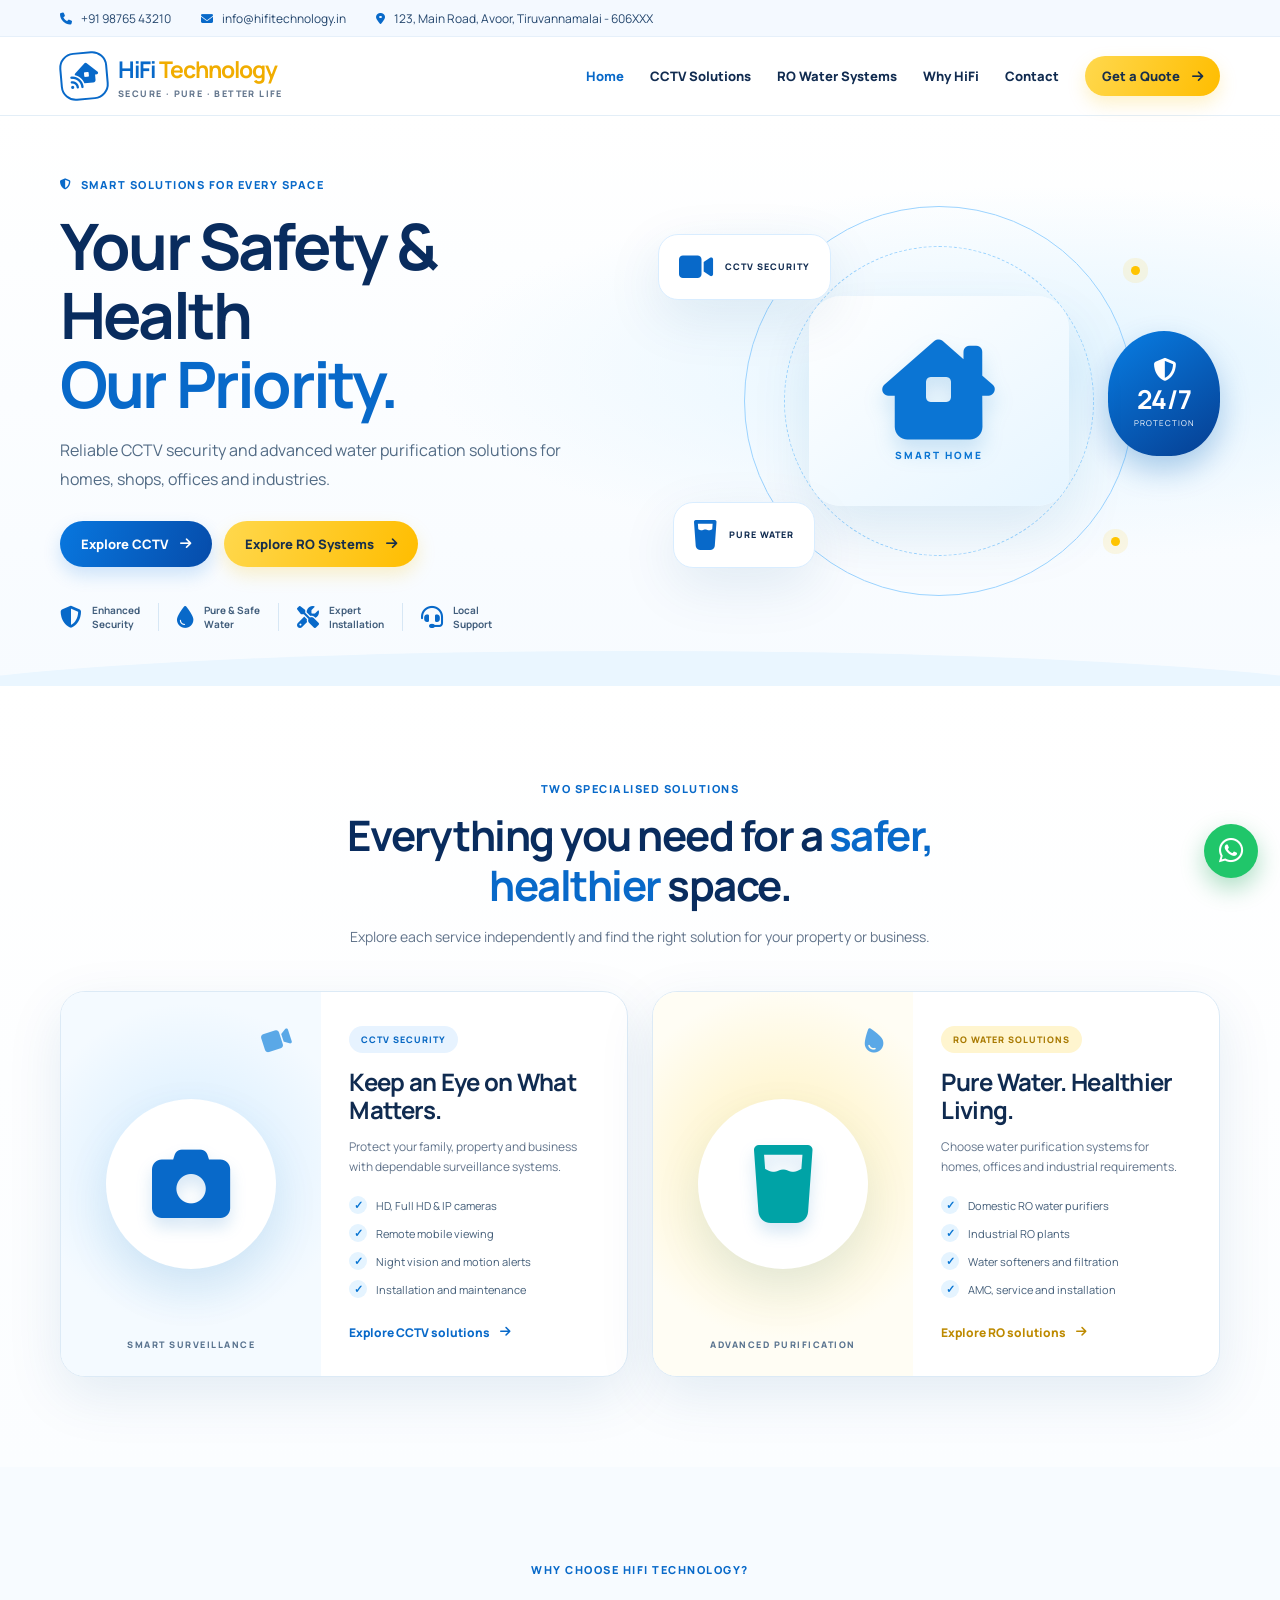
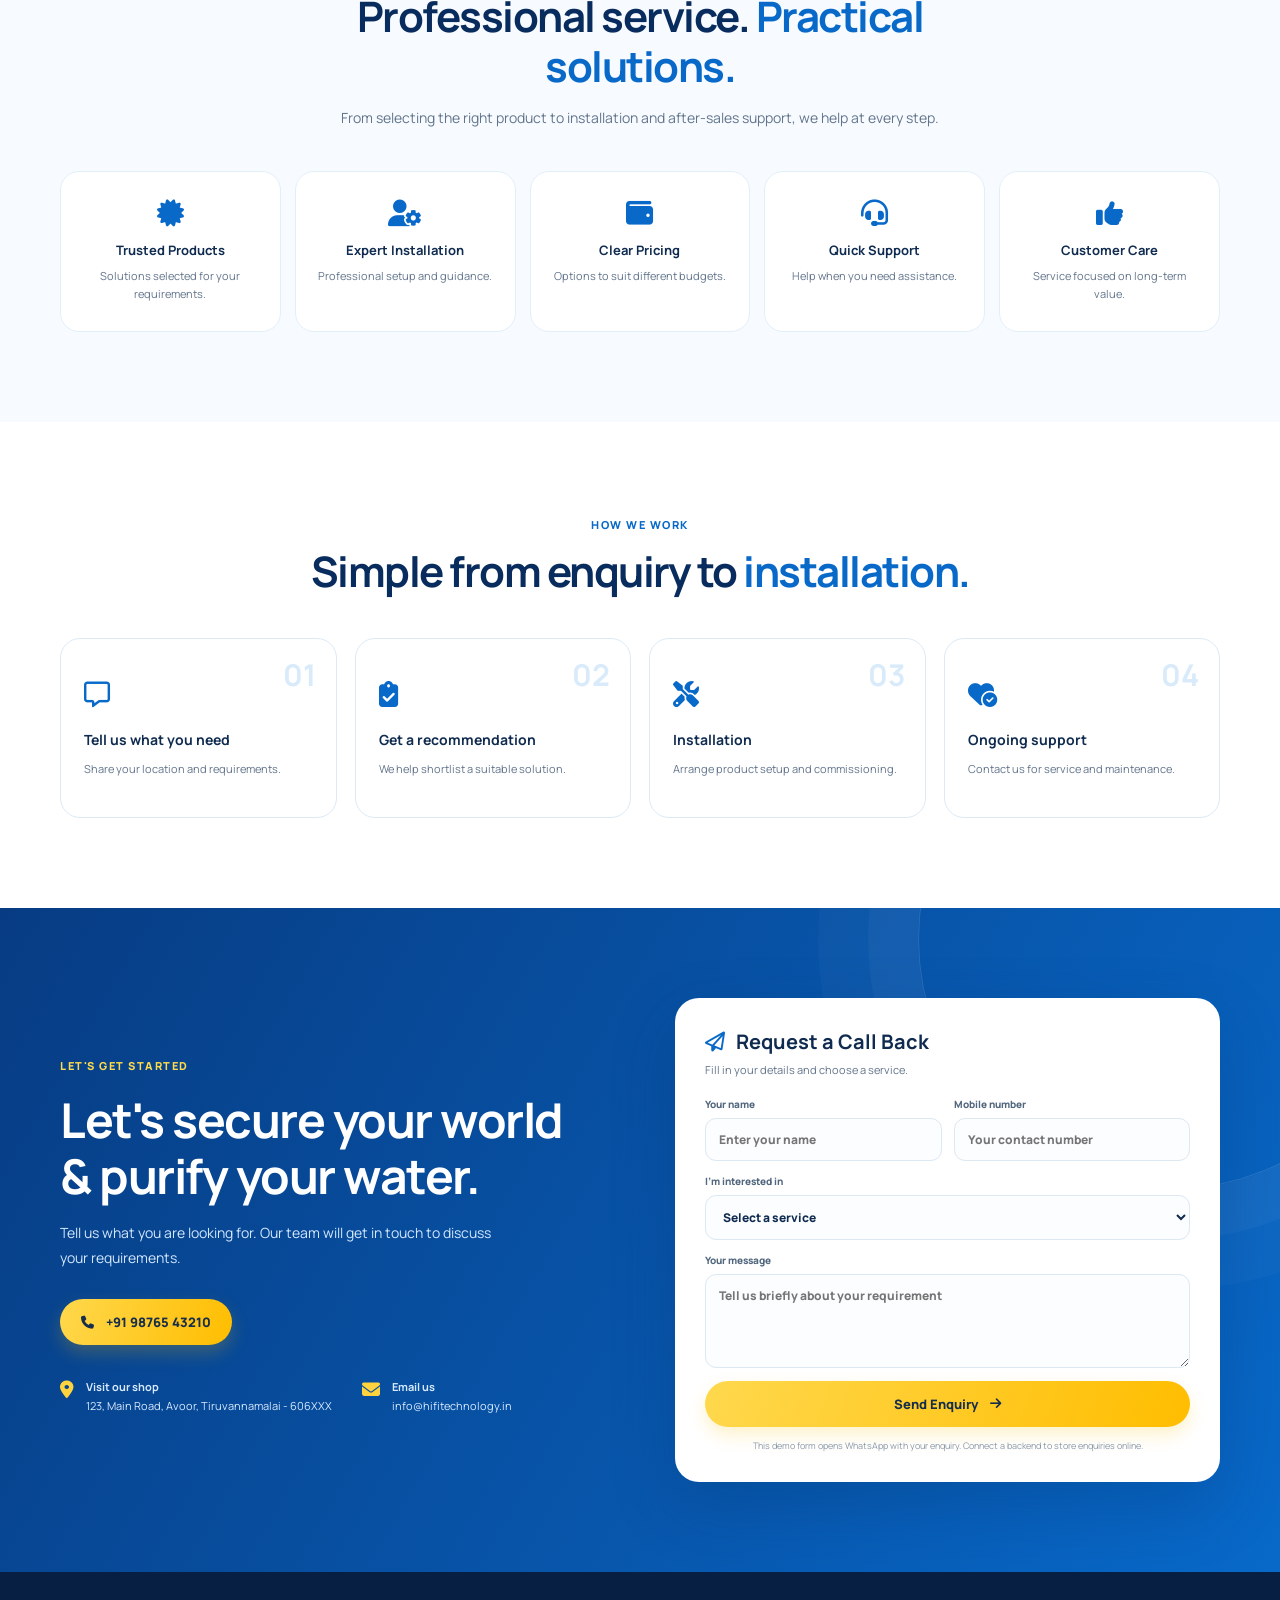
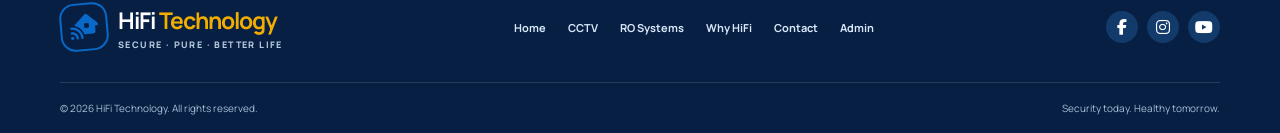
==== index.html @ 6ee0ef41 "hifi init commit" ====
<!doctype html>
<html lang="en">
<head>
  <meta charset="utf-8"><meta name="viewport" content="width=device-width, initial-scale=1">
  <meta name="description" content="HiFi Technology provides CCTV security, domestic RO and industrial water purification solutions, installation and support.">
  <title>HiFi Technology | Security • Pure Water • Better Living</title>
  <link rel="preconnect" href="https://fonts.googleapis.com"><link rel="preconnect" href="https://fonts.gstatic.com" crossorigin>
  <link href="https://fonts.googleapis.com/css2?family=Manrope:wght@400;500;600;700;800&display=swap" rel="stylesheet">
  <link rel="stylesheet" href="https://cdnjs.cloudflare.com/ajax/libs/font-awesome/6.5.2/css/all.min.css">
  <link rel="stylesheet" href="https://unpkg.com/aos@2.3.4/dist/aos.css"><link rel="stylesheet" href="css/style.css">
</head>
<body>
<div class="topbar"><div class="container topbar-inner"><span><i class="fa-solid fa-phone"></i> <a data-phone href="#">+91 98765 43210</a></span><span><i class="fa-solid fa-envelope"></i> <a data-email href="#">info@hifitechnology.in</a></span><span><i class="fa-solid fa-location-dot"></i> <span data-address>123, Main Road, Avoor, Tiruvannamalai</span></span></div></div>
<header class="header"><div class="container nav-wrap"><a class="brand" href="index.html"><span class="brand-mark"><i class="fa-solid fa-house-signal"></i></span><span><b>HiFi <em>Technology</em></b><small>SECURE · PURE · BETTER LIFE</small></span></a><button class="menu-toggle" aria-label="Open menu"><i class="fa-solid fa-bars"></i></button><nav class="nav"><a class="active" href="index.html">Home</a><a href="cctv.html">CCTV Solutions</a><a href="ro.html">RO Water Systems</a><a href="#why">Why HiFi</a><a href="#contact">Contact</a><a class="btn btn-yellow nav-cta" href="#contact">Get a Quote <i class="fa-solid fa-arrow-right"></i></a></nav></div></header>
<main>
<section class="hero"><div class="container hero-grid"><div class="hero-copy" data-aos="fade-right"><span class="eyebrow"><i class="fa-solid fa-shield-halved"></i> SMART SOLUTIONS FOR EVERY SPACE</span><h1>Your Safety &amp; Health<br><span>Our Priority.</span></h1><p>Reliable CCTV security and advanced water purification solutions for homes, shops, offices and industries.</p><div class="hero-actions"><a class="btn btn-blue" href="cctv.html">Explore CCTV <i class="fa-solid fa-arrow-right"></i></a><a class="btn btn-yellow" href="ro.html">Explore RO Systems <i class="fa-solid fa-arrow-right"></i></a></div><div class="trust-row"><div><i class="fa-solid fa-shield-halved"></i><b>Enhanced<br>Security</b></div><div><i class="fa-solid fa-droplet"></i><b>Pure &amp; Safe<br>Water</b></div><div><i class="fa-solid fa-screwdriver-wrench"></i><b>Expert<br>Installation</b></div><div><i class="fa-solid fa-headset"></i><b>Local<br>Support</b></div></div></div><div class="hero-art" data-aos="zoom-in"><div class="hero-orbit orbit-one"></div><div class="hero-orbit orbit-two"></div><div class="hero-house"><i class="fa-solid fa-house-chimney-window"></i><span>SMART HOME</span></div><div class="floating-product camera-float"><i class="fa-solid fa-video"></i><small>CCTV SECURITY</small></div><div class="floating-product water-float"><i class="fa-solid fa-glass-water"></i><small>PURE WATER</small></div><div class="shield-bubble"><i class="fa-solid fa-shield-halved"></i><b>24/7</b><small>PROTECTION</small></div><span class="spark spark-a"></span><span class="spark spark-b"></span></div></div></section>
<section class="service-intro section-pad"><div class="container"><div class="section-heading center" data-aos="fade-up"><span class="eyebrow">TWO SPECIALISED SOLUTIONS</span><h2>Everything you need for a <span>safer, healthier</span> space.</h2><p>Explore each service independently and find the right solution for your property or business.</p></div>
<div class="service-grid">
<article class="service-card cctv-card" data-aos="fade-up"><div class="service-visual visual-cctv"><div class="product-orb"><i class="fa-solid fa-camera"></i></div><span class="mini-tag">SMART SURVEILLANCE</span><i class="fa-solid fa-video product-side"></i></div><div class="service-content"><span class="pill pill-blue">CCTV SECURITY</span><h3>Keep an Eye on What Matters.</h3><p>Protect your family, property and business with dependable surveillance systems.</p><ul class="check-list"><li>HD, Full HD &amp; IP cameras</li><li>Remote mobile viewing</li><li>Night vision and motion alerts</li><li>Installation and maintenance</li></ul><a class="text-link" href="cctv.html">Explore CCTV solutions <i class="fa-solid fa-arrow-right"></i></a></div></article>
<article class="service-card ro-card" data-aos="fade-up" data-aos-delay="120"><div class="service-visual visual-ro"><div class="product-orb"><i class="fa-solid fa-glass-water"></i></div><span class="mini-tag">ADVANCED PURIFICATION</span><i class="fa-solid fa-droplet product-side"></i></div><div class="service-content"><span class="pill pill-yellow">RO WATER SOLUTIONS</span><h3>Pure Water. Healthier Living.</h3><p>Choose water purification systems for homes, offices and industrial requirements.</p><ul class="check-list"><li>Domestic RO water purifiers</li><li>Industrial RO plants</li><li>Water softeners and filtration</li><li>AMC, service and installation</li></ul><a class="text-link yellow-link" href="ro.html">Explore RO solutions <i class="fa-solid fa-arrow-right"></i></a></div></article>
</div></div></section>
<section class="why-section section-pad" id="why"><div class="container"><div class="section-heading center" data-aos="fade-up"><span class="eyebrow">WHY CHOOSE HIFI TECHNOLOGY?</span><h2>Professional service. <span>Practical solutions.</span></h2><p>From selecting the right product to installation and after-sales support, we help at every step.</p></div><div class="benefit-grid"><div class="benefit" data-aos="fade-up"><i class="fa-solid fa-certificate"></i><h4>Trusted Products</h4><p>Solutions selected for your requirements.</p></div><div class="benefit" data-aos="fade-up" data-aos-delay="60"><i class="fa-solid fa-user-gear"></i><h4>Expert Installation</h4><p>Professional setup and guidance.</p></div><div class="benefit" data-aos="fade-up" data-aos-delay="120"><i class="fa-solid fa-wallet"></i><h4>Clear Pricing</h4><p>Options to suit different budgets.</p></div><div class="benefit" data-aos="fade-up" data-aos-delay="180"><i class="fa-solid fa-headset"></i><h4>Quick Support</h4><p>Help when you need assistance.</p></div><div class="benefit" data-aos="fade-up" data-aos-delay="240"><i class="fa-solid fa-thumbs-up"></i><h4>Customer Care</h4><p>Service focused on long-term value.</p></div></div></div></section>
<section class="process-section section-pad"><div class="container"><div class="section-heading center"><span class="eyebrow">HOW WE WORK</span><h2>Simple from enquiry to <span>installation.</span></h2></div><div class="process-grid"><div class="process-step"><b>01</b><i class="fa-regular fa-message"></i><h4>Tell us what you need</h4><p>Share your location and requirements.</p></div><div class="process-step"><b>02</b><i class="fa-solid fa-clipboard-check"></i><h4>Get a recommendation</h4><p>We help shortlist a suitable solution.</p></div><div class="process-step"><b>03</b><i class="fa-solid fa-screwdriver-wrench"></i><h4>Installation</h4><p>Arrange product setup and commissioning.</p></div><div class="process-step"><b>04</b><i class="fa-solid fa-heart-circle-check"></i><h4>Ongoing support</h4><p>Contact us for service and maintenance.</p></div></div></div></section>
<section class="contact-section section-pad" id="contact"><div class="container contact-grid"><div class="contact-copy" data-aos="fade-right"><span class="eyebrow light-eyebrow">LET'S GET STARTED</span><h2>Let's secure your world<br>&amp; purify your water.</h2><p>Tell us what you are looking for. Our team will get in touch to discuss your requirements.</p><a class="btn btn-yellow phone-cta" data-phone-link href="tel:+919876543210"><i class="fa-solid fa-phone"></i> <span data-phone>+91 98765 43210</span></a><div class="contact-details"><p><i class="fa-solid fa-location-dot"></i><span><b>Visit our shop</b><br><span data-address>123, Main Road, Avoor, Tiruvannamalai</span></span></p><p><i class="fa-solid fa-envelope"></i><span><b>Email us</b><br><a data-email href="mailto:info@hifitechnology.in">info@hifitechnology.in</a></span></p></div></div>
<form class="enquiry-form" id="enquiryForm" data-aos="fade-left"><h3><i class="fa-regular fa-paper-plane"></i> Request a Call Back</h3><p>Fill in your details and choose a service.</p><div class="form-row"><label>Your name<input name="name" required placeholder="Enter your name"></label><label>Mobile number<input name="phone" required inputmode="tel" pattern="[0-9+() -]{8,18}" placeholder="Your contact number"></label></div><label>I'm interested in<select name="service" required><option value="">Select a service</option><option>CCTV - Home</option><option>CCTV - Commercial</option><option>Domestic RO</option><option>Industrial RO</option><option>Water filtration / softener</option><option>Service / AMC</option><option>Other</option></select></label><label>Your message<textarea name="message" rows="4" placeholder="Tell us briefly about your requirement"></textarea></label><button class="btn btn-yellow submit-btn" type="submit">Send Enquiry <i class="fa-solid fa-arrow-right"></i></button><small class="form-note">This demo form opens WhatsApp with your enquiry. Connect a backend to store enquiries online.</small></form></div></section>
</main>
<footer class="footer"><div class="container footer-main"><a class="brand footer-brand" href="index.html"><span class="brand-mark"><i class="fa-solid fa-house-signal"></i></span><span><b>HiFi <em>Technology</em></b><small>SECURE · PURE · BETTER LIFE</small></span></a><div class="footer-links"><a href="index.html">Home</a><a href="cctv.html">CCTV</a><a href="ro.html">RO Systems</a><a href="#why">Why HiFi</a><a href="#contact">Contact</a><a href="admin.html">Admin</a></div><div class="socials"><a aria-label="Facebook" href="#"><i class="fa-brands fa-facebook-f"></i></a><a aria-label="Instagram" href="#"><i class="fa-brands fa-instagram"></i></a><a aria-label="YouTube" href="#"><i class="fa-brands fa-youtube"></i></a></div></div><div class="container footer-bottom"><span>© <span id="year"></span> HiFi Technology. All rights reserved.</span><span>Security today. Healthy tomorrow.</span></div></footer>
<a class="whatsapp-float" data-whatsapp href="#" aria-label="Chat on WhatsApp"><i class="fa-brands fa-whatsapp"></i></a>
<script src="https://unpkg.com/aos@2.3.4/dist/aos.js"></script><script src="js/config.js"></script><script src="js/site.js"></script>
</body></html>
---- css/style.css ----
:root{--blue:#0869c9;--navy:#092c5e;--sky:#eaf6ff;--yellow:#ffc400;--ink:#102b50;--muted:#62748b;--line:#dceaf6;--white:#fff;--shadow:0 18px 55px rgba(13,79,142,.10)}*{box-sizing:border-box}html{scroll-behavior:smooth}body{margin:0;background:#fff;color:var(--ink);font-family:Manrope,Arial,sans-serif}a{color:inherit;text-decoration:none}button,input,select,textarea{font:inherit}.container{width:min(1160px,calc(100% - 40px));margin:auto}.topbar{background:#f4f9ff;border-bottom:1px solid #e6f0fa;color:#24466d;font-size:12px}.topbar-inner{display:flex;gap:30px;align-items:center;min-height:36px}.topbar i{color:var(--blue);margin-right:7px}.header{position:sticky;top:0;z-index:50;background:rgba(255,255,255,.93);backdrop-filter:blur(16px);border-bottom:1px solid rgba(220,234,246,.8)}.nav-wrap{height:78px;display:flex;align-items:center;justify-content:space-between}.brand{display:flex;align-items:center;gap:10px}.brand-mark{width:48px;height:48px;border:2px solid var(--blue);border-radius:15px;display:grid;place-items:center;color:var(--blue);font-size:25px;transform:rotate(-5deg)}.brand b{display:block;font-size:23px;letter-spacing:-1px;color:var(--blue)}.brand em{font-style:normal;color:#f1ad00}.brand small{display:block;font-size:9px;letter-spacing:1.4px;font-weight:800;color:#63768d;margin-top:2px}.nav{display:flex;align-items:center;gap:26px;font-size:13px;font-weight:800}.nav>a:not(.btn){transition:color .2s}.nav>a:hover,.nav>a.active{color:var(--blue)}.menu-toggle{display:none;border:0;background:#edf6ff;color:var(--blue);border-radius:10px;padding:10px 12px;font-size:20px}.btn{display:inline-flex;align-items:center;justify-content:center;gap:12px;padding:14px 21px;border-radius:999px;font-weight:800;font-size:13px;border:0;cursor:pointer;transition:transform .25s,box-shadow .25s}.btn:hover{transform:translateY(-3px);box-shadow:0 12px 24px rgba(9,65,130,.18)}.btn-blue{color:#fff;background:linear-gradient(110deg,#0877df,#064caa);box-shadow:0 8px 18px #0877df30}.btn-yellow{color:#172e4b;background:linear-gradient(110deg,#ffd84d,#ffbd00);box-shadow:0 8px 18px #f8c00035}.nav-cta{padding:11px 17px}.hero{overflow:hidden;background:radial-gradient(ellipse at 82% 45%,#e2f4ff 0,transparent 42%),linear-gradient(180deg,#fff,#f7fbff);position:relative}.hero:after{content:"";position:absolute;left:-10%;right:-10%;height:110px;bottom:-75px;border-radius:50%;background:#eaf6ff}.hero-grid{min-height:535px;display:grid;grid-template-columns:1fr 1fr;align-items:center;gap:35px;position:relative;z-index:1}.hero-copy{padding:55px 0}.eyebrow{display:inline-flex;align-items:center;gap:8px;color:var(--blue);font-size:11px;letter-spacing:1.5px;font-weight:900}.hero h1,.subhero h1{font-size:clamp(42px,5vw,65px);line-height:1.08;letter-spacing:-2.8px;margin:18px 0;color:var(--navy)}.hero h1 span,.section-heading h2 span,.subhero h1 span{color:var(--blue)}.hero-copy>p,.subhero p{font-size:16px;line-height:1.8;color:#526b85;max-width:520px}.hero-actions{display:flex;gap:12px;flex-wrap:wrap;margin:27px 0}.trust-row{display:flex;gap:0;margin-top:36px}.trust-row>div{display:flex;align-items:center;gap:10px;padding:0 18px;border-right:1px solid #d7e7f5}.trust-row>div:first-child{padding-left:0}.trust-row>div:last-child{border:0}.trust-row i{font-size:22px;color:var(--blue)}.trust-row b{font-size:10px;line-height:1.4;color:#425e7c}.hero-art{height:430px;position:relative;display:grid;place-items:center}.hero-orbit{position:absolute;border:1px solid #9bd3ff;border-radius:50%;animation:spin 25s linear infinite}.orbit-one{width:390px;height:390px}.orbit-two{width:310px;height:310px;border-style:dashed;animation-direction:reverse}.hero-house{width:260px;height:210px;border-radius:32px;background:linear-gradient(145deg,#fff,#e6f5ff);box-shadow:0 28px 60px #1265a51b;display:flex;flex-direction:column;align-items:center;justify-content:center;color:#0b75d4;position:relative;z-index:1}.hero-house i{font-size:100px;filter:drop-shadow(0 12px 10px #0876c52b)}.hero-house span{font-size:10px;font-weight:900;letter-spacing:2px;margin-top:8px}.floating-product{position:absolute;z-index:2;background:#fff;border:1px solid #d9edff;border-radius:20px;padding:17px 20px;box-shadow:var(--shadow);display:flex;align-items:center;gap:12px;animation:float 4s ease-in-out infinite}.floating-product i{font-size:30px;color:var(--blue)}.floating-product small{font-size:9px;font-weight:900;letter-spacing:1px}.camera-float{top:48px;left:0}.water-float{bottom:48px;left:15px;animation-delay:-1.5s}.shield-bubble{position:absolute;right:0;top:145px;width:112px;height:125px;border-radius:55% 55% 48% 48%;background:linear-gradient(145deg,#087ee4,#063e91);color:white;display:flex;flex-direction:column;align-items:center;justify-content:center;box-shadow:0 14px 30px #0562b94c;animation:float 4.5s ease-in-out infinite}.shield-bubble i{font-size:23px}.shield-bubble b{font-size:26px}.shield-bubble small{font-size:8px;letter-spacing:1px}.spark{position:absolute;width:9px;height:9px;background:var(--yellow);border-radius:50%;box-shadow:0 0 0 8px #ffcb2520;animation:pulse 2s infinite}.spark-a{top:80px;right:80px}.spark-b{bottom:70px;right:100px;animation-delay:1s}.section-pad{padding:90px 0}.section-heading{text-align:center;max-width:720px;margin:0 auto 42px}.section-heading h2{font-size:clamp(28px,3.4vw,42px);letter-spacing:-1.5px;line-height:1.2;margin:12px 0;color:var(--navy)}.section-heading p{color:var(--muted);line-height:1.7;font-size:14px}.service-intro{background:linear-gradient(180deg,#fff,#fbfdff)}.service-grid{display:grid;grid-template-columns:1fr 1fr;gap:24px}.service-card{border:1px solid var(--line);border-radius:25px;overflow:hidden;background:#fff;box-shadow:var(--shadow);display:grid;grid-template-columns:.92fr 1.08fr;min-height:350px;transition:transform .35s,box-shadow .35s}.service-card:hover{transform:translateY(-8px);box-shadow:0 25px 60px #0a4e881e}.service-visual{position:relative;overflow:hidden;display:grid;place-items:center;min-height:310px}.visual-cctv{background:radial-gradient(circle at 50% 45%,#d6edff,#f4faff 65%)}.visual-ro{background:radial-gradient(circle at 50% 45%,#fff1bb,#fffdf4 70%)}.product-orb{width:170px;height:170px;border-radius:50%;display:grid;place-items:center;background:#fff;box-shadow:0 20px 45px #0c69a51d;animation:float 5s ease-in-out infinite}.product-orb i{font-size:78px;color:var(--blue);filter:drop-shadow(0 9px 8px #086bc52a)}.visual-ro .product-orb i{color:#00a3a6}.mini-tag{position:absolute;bottom:25px;font-size:9px;font-weight:900;letter-spacing:1.5px;color:#58728e}.product-side{position:absolute;top:36px;right:30px;font-size:25px;color:#5aa8e7;transform:rotate(-18deg);animation:float 4s infinite}.service-content{padding:34px 28px;align-self:center}.pill{display:inline-block;border-radius:999px;padding:7px 12px;font-size:9px;font-weight:900;letter-spacing:1px}.pill-blue{background:#e7f3ff;color:#0868c3}.pill-yellow{background:#fff5cf;color:#a87900}.service-content h3{font-size:24px;line-height:1.2;letter-spacing:-.7px;margin:15px 0 10px}.service-content p,.product-card p{font-size:12px;line-height:1.7;color:var(--muted)}.check-list{list-style:none;padding:0;margin:18px 0 22px}.check-list li{font-size:11px;margin:10px 0;color:#435d78}.check-list li:before{content:'✓';display:inline-grid;place-items:center;width:18px;height:18px;background:#e5f4ff;color:#0874d2;border-radius:50%;font-weight:900;margin-right:9px}.text-link{font-size:12px;font-weight:900;color:var(--blue);display:inline-flex;gap:10px;align-items:center}.text-link i{transition:transform .2s}.text-link:hover i{transform:translateX(5px)}.yellow-link{color:#bd8a00}.why-section{background:#f7fbff}.benefit-grid{display:grid;grid-template-columns:repeat(5,1fr);gap:14px}.benefit{padding:28px 18px;text-align:center;border:1px solid #e2eef8;border-radius:19px;background:#fff;transition:transform .3s,box-shadow .3s}.benefit:hover{transform:translateY(-7px);box-shadow:var(--shadow)}.benefit i{font-size:27px;color:var(--blue);margin-bottom:14px}.benefit h4{font-size:13px;margin:0 0 8px}.benefit p{font-size:11px;color:var(--muted);line-height:1.6;margin:0}.process-grid{display:grid;grid-template-columns:repeat(4,1fr);gap:18px}.process-step{position:relative;border:1px solid var(--line);border-radius:20px;padding:28px 23px;background:#fff}.process-step>b{position:absolute;right:20px;top:15px;color:#d9ebfa;font-size:30px}.process-step>i{font-size:26px;color:var(--blue);margin:15px 0}.process-step h4{font-size:14px;margin:7px 0}.process-step p{font-size:11px;color:var(--muted);line-height:1.6}.contact-section{background:linear-gradient(120deg,#073c83,#0869c9);color:#fff;position:relative;overflow:hidden}.contact-section:before{content:"";position:absolute;width:500px;height:500px;border:1px solid #ffffff22;border-radius:50%;right:-140px;top:-220px;box-shadow:0 0 0 50px #ffffff08,0 0 0 100px #ffffff06}.contact-grid{position:relative;display:grid;grid-template-columns:1fr 1fr;gap:70px;align-items:center}.light-eyebrow{color:#ffdb4b}.contact-copy h2{font-size:clamp(32px,4vw,48px);letter-spacing:-1.5px;line-height:1.15;margin:17px 0}.contact-copy>p{color:#d3e8ff;font-size:14px;line-height:1.8;max-width:450px}.phone-cta{margin:15px 0 22px}.contact-details{display:flex;gap:30px;flex-wrap:wrap}.contact-details p{display:flex;gap:12px;align-items:flex-start;font-size:11px;line-height:1.7;color:#d7eaff}.contact-details i{font-size:18px;color:#ffd33d;margin-top:3px}.enquiry-form{background:#fff;color:var(--ink);border-radius:24px;padding:30px;box-shadow:0 25px 65px #002e663d}.enquiry-form h3{font-size:20px;margin:0 0 7px}.enquiry-form h3 i{color:var(--blue);margin-right:7px}.enquiry-form>p{font-size:11px;color:var(--muted);margin:0 0 20px}.enquiry-form label{display:block;font-size:10px;font-weight:800;color:#52677e;margin-bottom:13px}.form-row{display:grid;grid-template-columns:1fr 1fr;gap:12px}.enquiry-form input,.enquiry-form select,.enquiry-form textarea,.admin-form input,.admin-form select{display:block;width:100%;margin-top:7px;padding:12px 13px;border:1px solid #dce8f2;border-radius:11px;outline:0;color:var(--ink);background:#fbfdff;font-size:12px}.enquiry-form input:focus,.enquiry-form select:focus,.enquiry-form textarea:focus{border-color:#68b4f2;box-shadow:0 0 0 3px #e4f3ff}.submit-btn{width:100%}.form-note{display:block;text-align:center;color:#8999aa;font-size:9px;margin-top:12px;line-height:1.5}.footer{background:#061f43;color:#d9e8f9}.footer-main{min-height:110px;display:flex;align-items:center;justify-content:space-between;gap:20px}.footer-brand b{color:#fff}.footer-brand small{color:#b7c9dd}.footer-links{display:flex;gap:22px;font-size:11px;font-weight:700}.footer-links a:hover{color:#ffce25}.socials{display:flex;gap:9px}.socials a{width:32px;height:32px;border-radius:50%;display:grid;place-items:center;background:#123b6b;color:#fff}.footer-bottom{border-top:1px solid #ffffff20;padding:18px 0;display:flex;justify-content:space-between;gap:15px;font-size:10px;color:#a9bfd8}.whatsapp-float{position:fixed;z-index:60;right:22px;bottom:22px;width:54px;height:54px;display:grid;place-items:center;background:#20c66a;color:#fff;border-radius:50%;font-size:28px;box-shadow:0 10px 25px #0a9b4a55;animation:pulse 2.5s infinite}.subhero{background:radial-gradient(circle at 80% 50%,#e3f4ff,transparent 42%),linear-gradient(#fff,#f8fcff);overflow:hidden}.subhero-grid{min-height:390px;display:grid;grid-template-columns:1fr 1fr;align-items:center;gap:30px}.subhero h1{font-size:clamp(40px,5vw,58px)}.subhero-art{height:320px;position:relative;display:grid;place-items:center}.large-product{width:225px;height:225px;border-radius:42px;background:linear-gradient(145deg,#fff,#e6f4ff);border:1px solid #d6eafa;box-shadow:0 25px 65px #0c69a51b;display:grid;place-items:center;animation:float 4s infinite}.large-product i{font-size:105px;color:var(--blue);filter:drop-shadow(0 12px 12px #086bc533)}.ro-art .large-product i{color:#00a1a6}.orbit-label{position:absolute;bottom:15px;padding:10px 18px;border:1px solid #d8eafa;background:#ffffffc9;border-radius:99px;color:#54708b;font-size:9px;letter-spacing:1.5px;font-weight:900}.product-grid{display:grid;grid-template-columns:repeat(3,1fr);gap:20px}.product-card{padding:22px;border:1px solid var(--line);border-radius:20px;background:#fff;box-shadow:0 8px 30px #0a4e8809;transition:transform .35s,box-shadow .35s;overflow:hidden}.product-card:hover{transform:translateY(-9px);box-shadow:0 22px 45px #0a4e8818}.product-art{height:165px;border-radius:15px;background:radial-gradient(circle,#dcefff,#f7fbff 70%);display:grid;place-items:center;margin-bottom:20px;position:relative;overflow:hidden}.product-art:after{content:"";position:absolute;width:150px;height:150px;border:1px solid #a9d8ff;border-radius:50%;animation:spin 20s linear infinite}.product-art i{font-size:67px;color:#0871ce;z-index:1;filter:drop-shadow(0 12px 8px #0a67b52b);transition:transform .45s}.product-card:hover .product-art i{transform:translateY(-8px) rotate(-7deg) scale(1.12)}.water-art{background:radial-gradient(circle,#fff3c8,#fffdf6 70%)}.water-art:after{border-color:#f4d87a}.water-art i{color:#00a1a6}.product-card h3{font-size:17px;margin:13px 0 6px}.product-card p{min-height:42px}.product-card .text-link{margin-top:8px}.cta-strip{background:linear-gradient(110deg,#063a80,#0874d3);color:white;padding:55px 0}.cta-strip-inner{display:flex;align-items:center;justify-content:space-between;gap:25px}.cta-strip h2{font-size:30px;margin:10px 0}.cta-strip p{font-size:13px;color:#d6eaff}.ro-cta{background:linear-gradient(110deg,#075a85,#009fa5)}.admin-body{background:#f4f8fc;min-height:100vh}.admin-shell{width:min(1050px,calc(100% - 30px));margin:45px auto}.admin-panel{background:#fff;border:1px solid var(--line);border-radius:20px;padding:28px;box-shadow:var(--shadow)}.admin-panel h1{margin-top:0}.admin-panel p{color:var(--muted);font-size:13px}.admin-form{max-width:420px}.admin-form label{display:block;font-size:12px;font-weight:800;margin:15px 0}.admin-table{width:100%;border-collapse:collapse;font-size:12px;margin-top:18px}.admin-table th,.admin-table td{padding:12px;text-align:left;border-bottom:1px solid var(--line)}.admin-table th{background:#f4f9ff}.admin-tabs{display:flex;gap:10px;flex-wrap:wrap;margin:20px 0}.admin-tabs button{border:1px solid var(--line);background:#f6faff;padding:10px 14px;border-radius:9px;font-weight:800;cursor:pointer}.admin-tabs button.active{background:#0869c9;color:#fff}.admin-actions{display:flex;gap:8px}.admin-actions button{border:0;border-radius:7px;padding:7px 10px;cursor:pointer}.danger{background:#ffebeb;color:#b32323}.admin-note{background:#fff7dc;border:1px solid #f4df9b;padding:12px;border-radius:10px;font-size:11px;color:#725600;line-height:1.6}.hidden{display:none!important}
@keyframes float{0%,100%{transform:translateY(0)}50%{transform:translateY(-13px)}}@keyframes spin{to{transform:rotate(360deg)}}@keyframes pulse{0%,100%{box-shadow:0 0 0 0 #ffcb2540}50%{box-shadow:0 0 0 12px #ffcb2500}}
@media(max-width:900px){.nav{gap:14px;font-size:11px}.service-card{grid-template-columns:1fr}.service-visual{min-height:220px}.benefit-grid{grid-template-columns:repeat(3,1fr)}.contact-grid{gap:30px}.hero-grid{gap:10px}.trust-row>div{padding:0 9px}.footer-links{gap:12px}}
@media(max-width:680px){.container{width:min(100% - 30px,540px)}.topbar-inner{gap:8px;justify-content:center;flex-wrap:wrap;padding:8px 0;font-size:10px}.topbar-inner span:last-child{display:none}.nav-wrap{height:68px}.brand b{font-size:20px}.brand-mark{width:42px;height:42px}.menu-toggle{display:block}.nav{display:none;position:absolute;top:68px;left:0;right:0;background:#fff;padding:18px 22px 24px;box-shadow:0 20px 30px #082f5717;flex-direction:column;align-items:stretch;gap:18px}.nav.open{display:flex}.nav-cta{width:100%}.hero-grid,.subhero-grid{grid-template-columns:1fr;min-height:auto}.hero-copy{padding:55px 0 10px}.hero h1,.subhero h1{font-size:43px}.hero-art{height:320px;margin-bottom:35px}.orbit-one{width:290px;height:290px}.orbit-two{width:235px;height:235px}.hero-house{width:190px;height:165px}.hero-house i{font-size:75px}.camera-float{top:20px;left:0}.water-float{bottom:25px;left:0}.shield-bubble{right:0;top:110px;transform:scale(.8)}.trust-row{justify-content:space-between;gap:5px;margin-top:28px}.trust-row>div{flex-direction:column;text-align:center;padding:0 5px;gap:5px}.trust-row i{font-size:20px}.trust-row b{font-size:9px}.section-pad{padding:65px 0}.section-heading{margin-bottom:30px}.service-grid,.contact-grid{grid-template-columns:1fr}.service-card{grid-template-columns:.8fr 1.2fr;min-height:0}.service-visual{min-height:300px}.service-content{padding:24px 18px}.service-content h3{font-size:20px}.benefit-grid{grid-template-columns:repeat(2,1fr)}.process-grid{grid-template-columns:repeat(2,1fr)}.contact-grid{gap:30px}.contact-copy h2{font-size:36px}.footer-main{padding:25px 0;align-items:flex-start;flex-direction:column}.footer-links{flex-wrap:wrap}.footer-bottom{flex-wrap:wrap}.subhero-grid{padding-top:45px}.subhero-art{height:250px}.large-product{width:180px;height:180px}.large-product i{font-size:80px}.product-grid{grid-template-columns:repeat(2,1fr);gap:12px}.product-card{padding:13px}.product-art{height:125px}.product-art i{font-size:52px}.product-card h3{font-size:14px}.product-card p{font-size:11px}.cta-strip-inner{align-items:flex-start;flex-direction:column}.cta-strip h2{font-size:25px}.form-row{grid-template-columns:1fr}.enquiry-form{padding:23px}.admin-table{display:block;overflow-x:auto}}
@media(max-width:390px){.service-card{grid-template-columns:1fr}.service-visual{min-height:190px}.product-grid{grid-template-columns:1fr}.product-art{height:150px}}
@media(prefers-reduced-motion:reduce){*,*:before,*:after{animation-duration:.01ms!important;animation-iteration-count:1!important;scroll-behavior:auto!important;transition:none!important}}
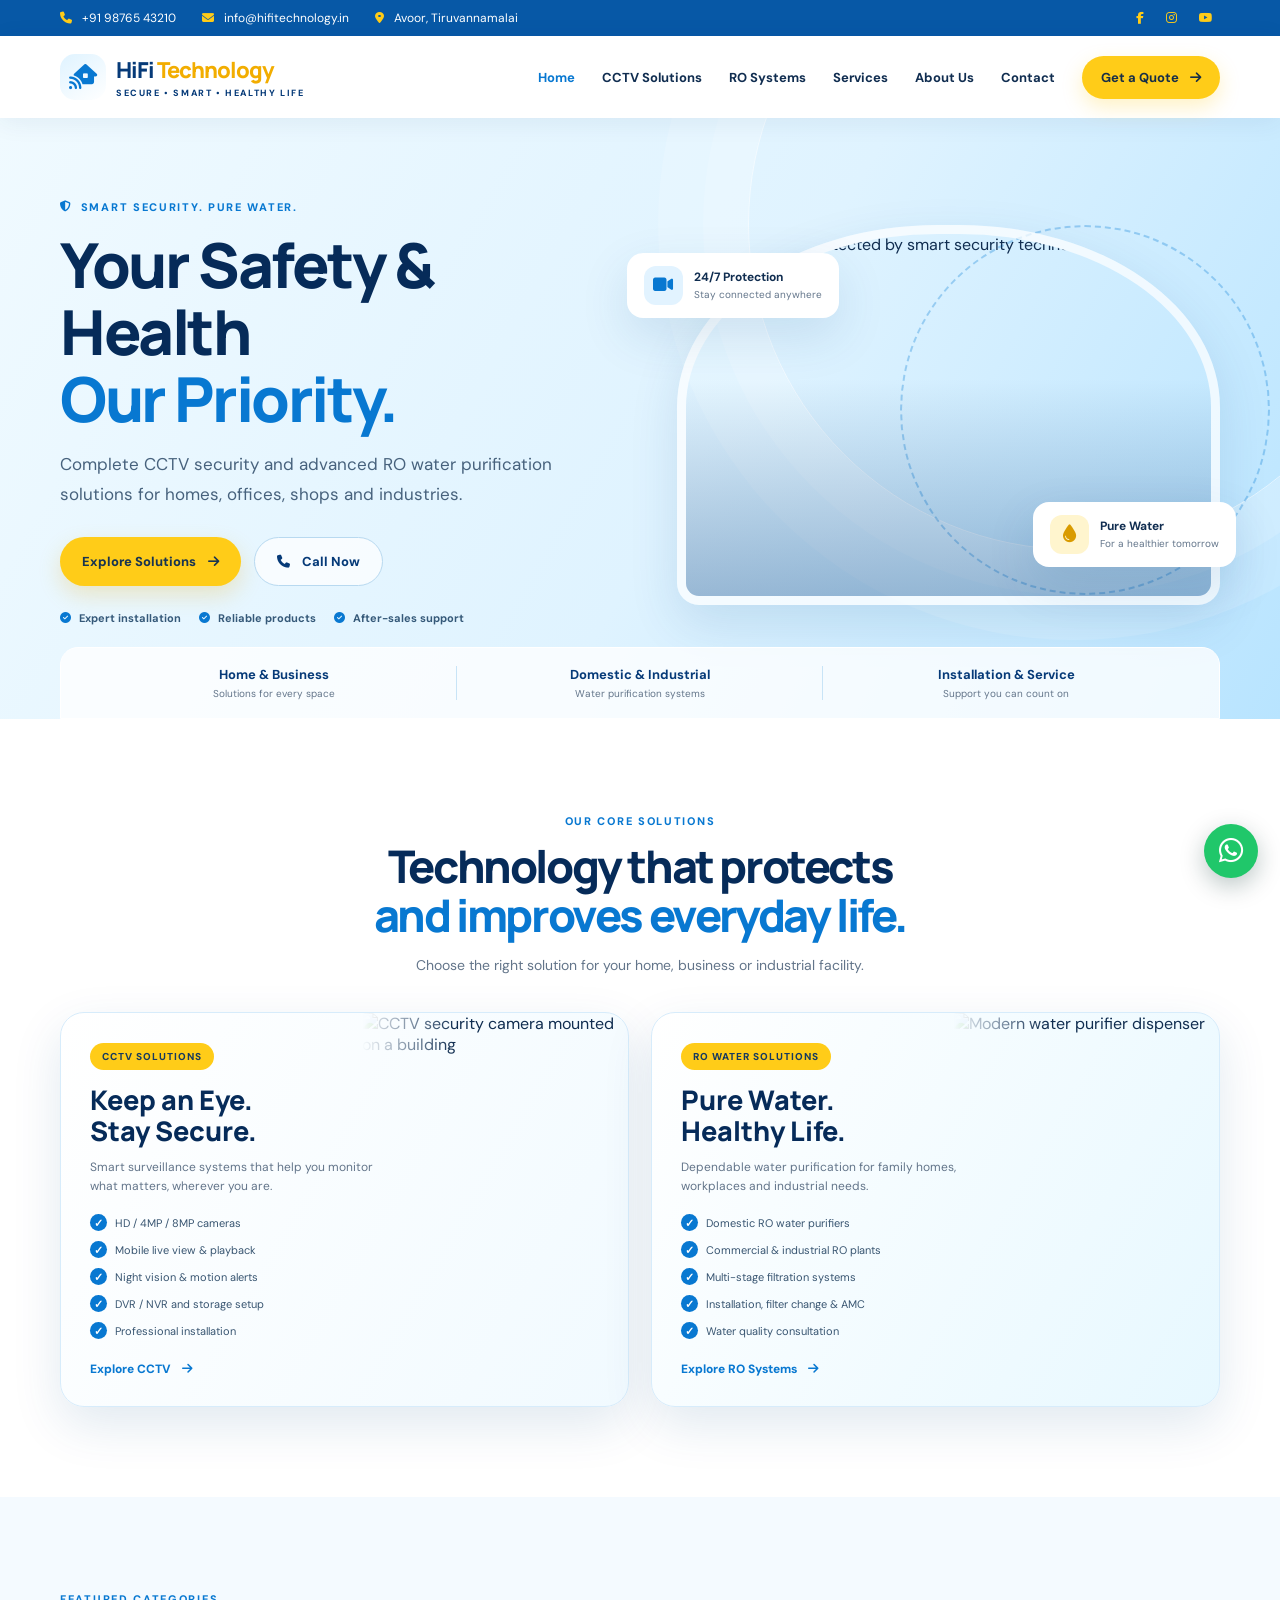
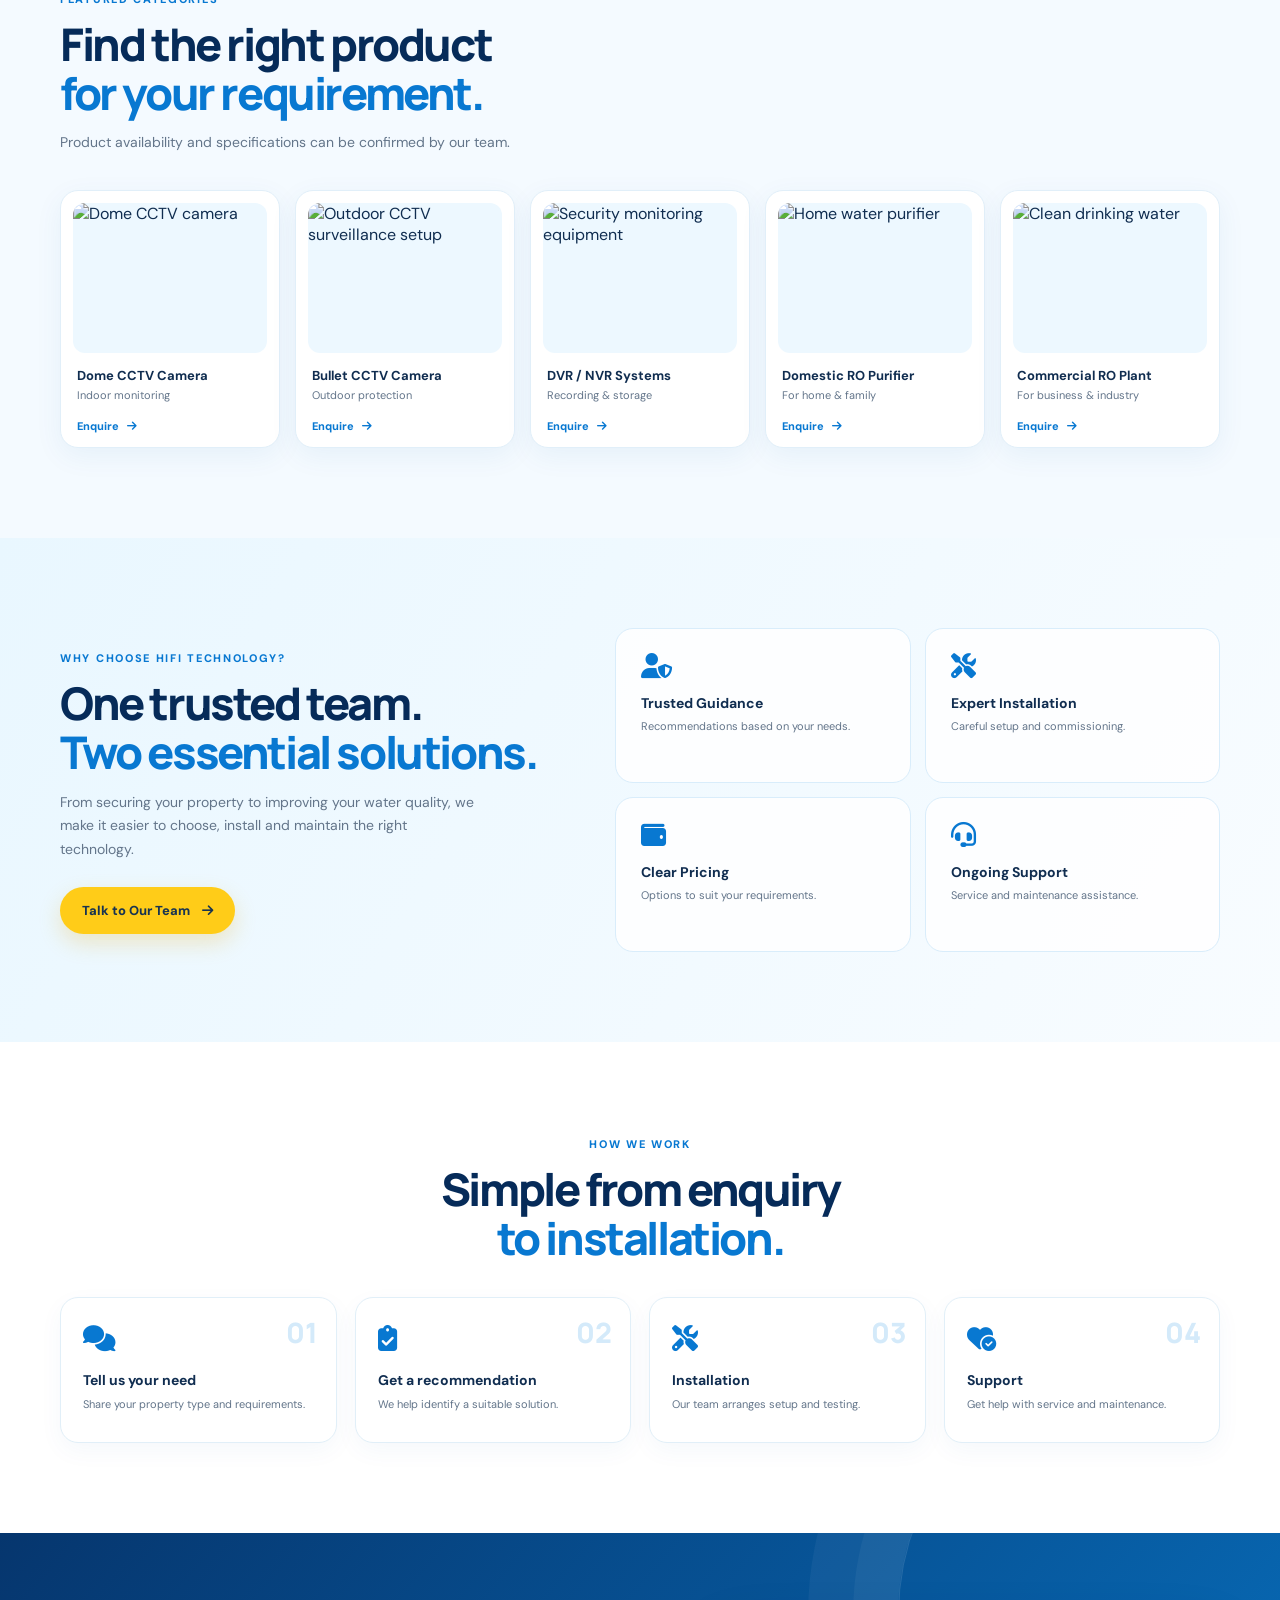
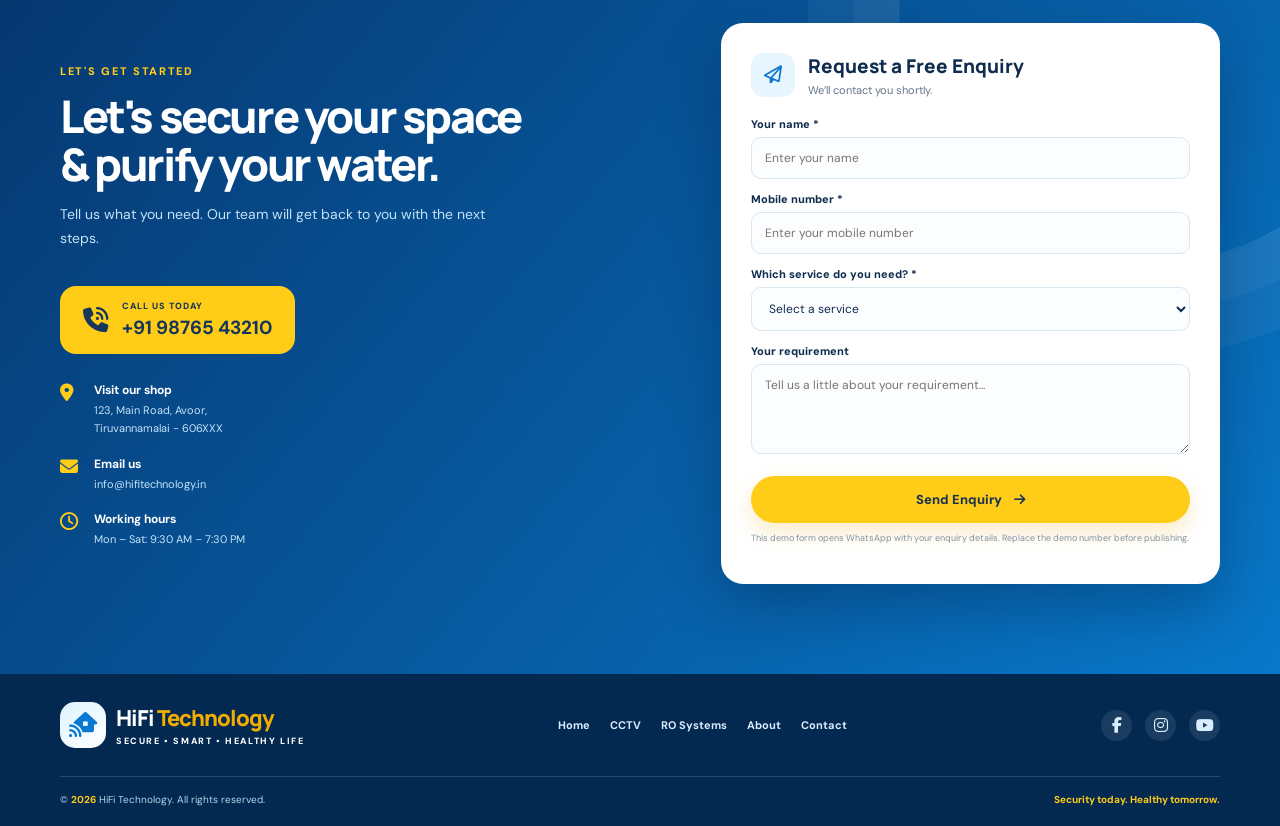
==== commit 23aa1466: "maincommit main" ====
--- a/index.html
+++ b/index.html
@@ -2,29 +2,30 @@
 <html lang="en">
 <head>
   <meta charset="utf-8"><meta name="viewport" content="width=device-width, initial-scale=1">
-  <meta name="description" content="HiFi Technology provides CCTV security, domestic RO and industrial water purification solutions, installation and support.">
-  <title>HiFi Technology | Security • Pure Water • Better Living</title>
+  <meta name="description" content="HiFi Technology provides CCTV security cameras, surveillance systems, domestic and industrial RO water purification solutions, installation and service.">
+  <meta name="theme-color" content="#0878d1">
+  <title>HiFi Technology | CCTV Security & RO Water Solutions</title>
   <link rel="preconnect" href="https://fonts.googleapis.com"><link rel="preconnect" href="https://fonts.gstatic.com" crossorigin>
-  <link href="https://fonts.googleapis.com/css2?family=Manrope:wght@400;500;600;700;800&display=swap" rel="stylesheet">
+  <link href="https://fonts.googleapis.com/css2?family=DM+Sans:wght@400;500;600;700;800&family=Manrope:wght@400;500;600;700;800&display=swap" rel="stylesheet">
   <link rel="stylesheet" href="https://cdnjs.cloudflare.com/ajax/libs/font-awesome/6.5.2/css/all.min.css">
-  <link rel="stylesheet" href="https://unpkg.com/aos@2.3.4/dist/aos.css"><link rel="stylesheet" href="css/style.css">
+  <link rel="stylesheet" href="styles.css">
 </head>
 <body>
-<div class="topbar"><div class="container topbar-inner"><span><i class="fa-solid fa-phone"></i> <a data-phone href="#">+91 98765 43210</a></span><span><i class="fa-solid fa-envelope"></i> <a data-email href="#">info@hifitechnology.in</a></span><span><i class="fa-solid fa-location-dot"></i> <span data-address>123, Main Road, Avoor, Tiruvannamalai</span></span></div></div>
-<header class="header"><div class="container nav-wrap"><a class="brand" href="index.html"><span class="brand-mark"><i class="fa-solid fa-house-signal"></i></span><span><b>HiFi <em>Technology</em></b><small>SECURE · PURE · BETTER LIFE</small></span></a><button class="menu-toggle" aria-label="Open menu"><i class="fa-solid fa-bars"></i></button><nav class="nav"><a class="active" href="index.html">Home</a><a href="cctv.html">CCTV Solutions</a><a href="ro.html">RO Water Systems</a><a href="#why">Why HiFi</a><a href="#contact">Contact</a><a class="btn btn-yellow nav-cta" href="#contact">Get a Quote <i class="fa-solid fa-arrow-right"></i></a></nav></div></header>
-<main>
-<section class="hero"><div class="container hero-grid"><div class="hero-copy" data-aos="fade-right"><span class="eyebrow"><i class="fa-solid fa-shield-halved"></i> SMART SOLUTIONS FOR EVERY SPACE</span><h1>Your Safety &amp; Health<br><span>Our Priority.</span></h1><p>Reliable CCTV security and advanced water purification solutions for homes, shops, offices and industries.</p><div class="hero-actions"><a class="btn btn-blue" href="cctv.html">Explore CCTV <i class="fa-solid fa-arrow-right"></i></a><a class="btn btn-yellow" href="ro.html">Explore RO Systems <i class="fa-solid fa-arrow-right"></i></a></div><div class="trust-row"><div><i class="fa-solid fa-shield-halved"></i><b>Enhanced<br>Security</b></div><div><i class="fa-solid fa-droplet"></i><b>Pure &amp; Safe<br>Water</b></div><div><i class="fa-solid fa-screwdriver-wrench"></i><b>Expert<br>Installation</b></div><div><i class="fa-solid fa-headset"></i><b>Local<br>Support</b></div></div></div><div class="hero-art" data-aos="zoom-in"><div class="hero-orbit orbit-one"></div><div class="hero-orbit orbit-two"></div><div class="hero-house"><i class="fa-solid fa-house-chimney-window"></i><span>SMART HOME</span></div><div class="floating-product camera-float"><i class="fa-solid fa-video"></i><small>CCTV SECURITY</small></div><div class="floating-product water-float"><i class="fa-solid fa-glass-water"></i><small>PURE WATER</small></div><div class="shield-bubble"><i class="fa-solid fa-shield-halved"></i><b>24/7</b><small>PROTECTION</small></div><span class="spark spark-a"></span><span class="spark spark-b"></span></div></div></section>
-<section class="service-intro section-pad"><div class="container"><div class="section-heading center" data-aos="fade-up"><span class="eyebrow">TWO SPECIALISED SOLUTIONS</span><h2>Everything you need for a <span>safer, healthier</span> space.</h2><p>Explore each service independently and find the right solution for your property or business.</p></div>
-<div class="service-grid">
-<article class="service-card cctv-card" data-aos="fade-up"><div class="service-visual visual-cctv"><div class="product-orb"><i class="fa-solid fa-camera"></i></div><span class="mini-tag">SMART SURVEILLANCE</span><i class="fa-solid fa-video product-side"></i></div><div class="service-content"><span class="pill pill-blue">CCTV SECURITY</span><h3>Keep an Eye on What Matters.</h3><p>Protect your family, property and business with dependable surveillance systems.</p><ul class="check-list"><li>HD, Full HD &amp; IP cameras</li><li>Remote mobile viewing</li><li>Night vision and motion alerts</li><li>Installation and maintenance</li></ul><a class="text-link" href="cctv.html">Explore CCTV solutions <i class="fa-solid fa-arrow-right"></i></a></div></article>
-<article class="service-card ro-card" data-aos="fade-up" data-aos-delay="120"><div class="service-visual visual-ro"><div class="product-orb"><i class="fa-solid fa-glass-water"></i></div><span class="mini-tag">ADVANCED PURIFICATION</span><i class="fa-solid fa-droplet product-side"></i></div><div class="service-content"><span class="pill pill-yellow">RO WATER SOLUTIONS</span><h3>Pure Water. Healthier Living.</h3><p>Choose water purification systems for homes, offices and industrial requirements.</p><ul class="check-list"><li>Domestic RO water purifiers</li><li>Industrial RO plants</li><li>Water softeners and filtration</li><li>AMC, service and installation</li></ul><a class="text-link yellow-link" href="ro.html">Explore RO solutions <i class="fa-solid fa-arrow-right"></i></a></div></article>
-</div></div></section>
-<section class="why-section section-pad" id="why"><div class="container"><div class="section-heading center" data-aos="fade-up"><span class="eyebrow">WHY CHOOSE HIFI TECHNOLOGY?</span><h2>Professional service. <span>Practical solutions.</span></h2><p>From selecting the right product to installation and after-sales support, we help at every step.</p></div><div class="benefit-grid"><div class="benefit" data-aos="fade-up"><i class="fa-solid fa-certificate"></i><h4>Trusted Products</h4><p>Solutions selected for your requirements.</p></div><div class="benefit" data-aos="fade-up" data-aos-delay="60"><i class="fa-solid fa-user-gear"></i><h4>Expert Installation</h4><p>Professional setup and guidance.</p></div><div class="benefit" data-aos="fade-up" data-aos-delay="120"><i class="fa-solid fa-wallet"></i><h4>Clear Pricing</h4><p>Options to suit different budgets.</p></div><div class="benefit" data-aos="fade-up" data-aos-delay="180"><i class="fa-solid fa-headset"></i><h4>Quick Support</h4><p>Help when you need assistance.</p></div><div class="benefit" data-aos="fade-up" data-aos-delay="240"><i class="fa-solid fa-thumbs-up"></i><h4>Customer Care</h4><p>Service focused on long-term value.</p></div></div></div></section>
-<section class="process-section section-pad"><div class="container"><div class="section-heading center"><span class="eyebrow">HOW WE WORK</span><h2>Simple from enquiry to <span>installation.</span></h2></div><div class="process-grid"><div class="process-step"><b>01</b><i class="fa-regular fa-message"></i><h4>Tell us what you need</h4><p>Share your location and requirements.</p></div><div class="process-step"><b>02</b><i class="fa-solid fa-clipboard-check"></i><h4>Get a recommendation</h4><p>We help shortlist a suitable solution.</p></div><div class="process-step"><b>03</b><i class="fa-solid fa-screwdriver-wrench"></i><h4>Installation</h4><p>Arrange product setup and commissioning.</p></div><div class="process-step"><b>04</b><i class="fa-solid fa-heart-circle-check"></i><h4>Ongoing support</h4><p>Contact us for service and maintenance.</p></div></div></div></section>
-<section class="contact-section section-pad" id="contact"><div class="container contact-grid"><div class="contact-copy" data-aos="fade-right"><span class="eyebrow light-eyebrow">LET'S GET STARTED</span><h2>Let's secure your world<br>&amp; purify your water.</h2><p>Tell us what you are looking for. Our team will get in touch to discuss your requirements.</p><a class="btn btn-yellow phone-cta" data-phone-link href="tel:+919876543210"><i class="fa-solid fa-phone"></i> <span data-phone>+91 98765 43210</span></a><div class="contact-details"><p><i class="fa-solid fa-location-dot"></i><span><b>Visit our shop</b><br><span data-address>123, Main Road, Avoor, Tiruvannamalai</span></span></p><p><i class="fa-solid fa-envelope"></i><span><b>Email us</b><br><a data-email href="mailto:info@hifitechnology.in">info@hifitechnology.in</a></span></p></div></div>
-<form class="enquiry-form" id="enquiryForm" data-aos="fade-left"><h3><i class="fa-regular fa-paper-plane"></i> Request a Call Back</h3><p>Fill in your details and choose a service.</p><div class="form-row"><label>Your name<input name="name" required placeholder="Enter your name"></label><label>Mobile number<input name="phone" required inputmode="tel" pattern="[0-9+() -]{8,18}" placeholder="Your contact number"></label></div><label>I'm interested in<select name="service" required><option value="">Select a service</option><option>CCTV - Home</option><option>CCTV - Commercial</option><option>Domestic RO</option><option>Industrial RO</option><option>Water filtration / softener</option><option>Service / AMC</option><option>Other</option></select></label><label>Your message<textarea name="message" rows="4" placeholder="Tell us briefly about your requirement"></textarea></label><button class="btn btn-yellow submit-btn" type="submit">Send Enquiry <i class="fa-solid fa-arrow-right"></i></button><small class="form-note">This demo form opens WhatsApp with your enquiry. Connect a backend to store enquiries online.</small></form></div></section>
-</main>
-<footer class="footer"><div class="container footer-main"><a class="brand footer-brand" href="index.html"><span class="brand-mark"><i class="fa-solid fa-house-signal"></i></span><span><b>HiFi <em>Technology</em></b><small>SECURE · PURE · BETTER LIFE</small></span></a><div class="footer-links"><a href="index.html">Home</a><a href="cctv.html">CCTV</a><a href="ro.html">RO Systems</a><a href="#why">Why HiFi</a><a href="#contact">Contact</a><a href="admin.html">Admin</a></div><div class="socials"><a aria-label="Facebook" href="#"><i class="fa-brands fa-facebook-f"></i></a><a aria-label="Instagram" href="#"><i class="fa-brands fa-instagram"></i></a><a aria-label="YouTube" href="#"><i class="fa-brands fa-youtube"></i></a></div></div><div class="container footer-bottom"><span>© <span id="year"></span> HiFi Technology. All rights reserved.</span><span>Security today. Healthy tomorrow.</span></div></footer>
-<a class="whatsapp-float" data-whatsapp href="#" aria-label="Chat on WhatsApp"><i class="fa-brands fa-whatsapp"></i></a>
-<script src="https://unpkg.com/aos@2.3.4/dist/aos.js"></script><script src="js/config.js"></script><script src="js/site.js"></script>
+  <div class="topbar"><div class="container topbar-inner"><span><i class="fa-solid fa-phone"></i> +91 98765 43210</span><span><i class="fa-solid fa-envelope"></i> info@hifitechnology.in</span><span><i class="fa-solid fa-location-dot"></i> Avoor, Tiruvannamalai</span><div class="social"><a href="#contact" aria-label="Facebook"><i class="fa-brands fa-facebook-f"></i></a><a href="#contact" aria-label="Instagram"><i class="fa-brands fa-instagram"></i></a><a href="#contact" aria-label="YouTube"><i class="fa-brands fa-youtube"></i></a></div></div></div>
+  <header class="header"><div class="container nav-wrap"><a class="brand" href="#home"><span class="brand-mark"><i class="fa-solid fa-house-signal"></i></span><span><b>HiFi <em>Technology</em></b><small>SECURE • SMART • HEALTHY LIFE</small></span></a><button class="menu-toggle" aria-label="Open menu"><i class="fa-solid fa-bars"></i></button><nav class="nav"><a class="active" href="#home">Home</a><a href="#cctv">CCTV Solutions</a><a href="#ro">RO Systems</a><a href="#services">Services</a><a href="#about">About Us</a><a href="#contact">Contact</a><a class="nav-cta" href="#contact">Get a Quote <i class="fa-solid fa-arrow-right"></i></a></nav></div></header>
+  <main>
+    <section class="hero" id="home"><div class="hero-glow"></div><div class="container hero-grid"><div class="hero-copy reveal"><span class="eyebrow"><i class="fa-solid fa-shield-halved"></i> SMART SECURITY. PURE WATER.</span><h1>Your Safety & Health<br><span>Our Priority.</span></h1><p>Complete CCTV security and advanced RO water purification solutions for homes, offices, shops and industries.</p><div class="hero-actions"><a class="btn btn-yellow" href="#solutions">Explore Solutions <i class="fa-solid fa-arrow-right"></i></a><a class="btn btn-outline" href="tel:+919876543210"><i class="fa-solid fa-phone"></i> Call Now</a></div><div class="trust-points"><span><i class="fa-solid fa-circle-check"></i> Expert installation</span><span><i class="fa-solid fa-circle-check"></i> Reliable products</span><span><i class="fa-solid fa-circle-check"></i> After-sales support</span></div></div><div class="hero-visual reveal"><div class="hero-photo"><img src="https://images.unsplash.com/photo-1558008258-3256797b43f3?auto=format&fit=crop&w=1100&q=85" alt="Modern home protected by smart security technology"></div><div class="floating-card camera-card"><span class="float-icon"><i class="fa-solid fa-video"></i></span><div><b>24/7 Protection</b><small>Stay connected anywhere</small></div></div><div class="floating-card water-card"><span class="float-icon water"><i class="fa-solid fa-droplet"></i></span><div><b>Pure Water</b><small>For a healthier tomorrow</small></div></div><div class="hero-orbit"></div></div></div><div class="hero-bottom container"><div><b>Home & Business</b><small>Solutions for every space</small></div><div><b>Domestic & Industrial</b><small>Water purification systems</small></div><div><b>Installation & Service</b><small>Support you can count on</small></div></div></section>
+    <section class="section solutions" id="solutions"><div class="container"><div class="section-heading center reveal"><span class="eyebrow">OUR CORE SOLUTIONS</span><h2>Technology that protects<br><span>and improves everyday life.</span></h2><p>Choose the right solution for your home, business or industrial facility.</p></div><div class="solution-grid"><article class="solution-card cctv-card reveal" id="cctv"><div class="solution-content"><span class="pill">CCTV SOLUTIONS</span><h3>Keep an Eye.<br>Stay Secure.</h3><p>Smart surveillance systems that help you monitor what matters, wherever you are.</p><ul><li>HD / 4MP / 8MP cameras</li><li>Mobile live view & playback</li><li>Night vision & motion alerts</li><li>DVR / NVR and storage setup</li><li>Professional installation</li></ul><a class="text-link" href="#contact">Explore CCTV <i class="fa-solid fa-arrow-right"></i></a></div><div class="solution-image"><img src="https://images.unsplash.com/photo-1557324232-b8917d3c3dcb?auto=format&fit=crop&w=700&q=85" alt="CCTV security camera mounted on a building"></div></article><article class="solution-card ro-card reveal" id="ro"><div class="solution-content"><span class="pill">RO WATER SOLUTIONS</span><h3>Pure Water.<br>Healthy Life.</h3><p>Dependable water purification for family homes, workplaces and industrial needs.</p><ul><li>Domestic RO water purifiers</li><li>Commercial & industrial RO plants</li><li>Multi-stage filtration systems</li><li>Installation, filter change & AMC</li><li>Water quality consultation</li></ul><a class="text-link" href="#contact">Explore RO Systems <i class="fa-solid fa-arrow-right"></i></a></div><div class="solution-image"><img src="https://images.unsplash.com/photo-1624948465027-6f9b510a9e2b?auto=format&fit=crop&w=700&q=85" alt="Modern water purifier dispenser"></div></article></div></div></section>
+    <section class="section products" id="products"><div class="container"><div class="section-heading reveal"><span class="eyebrow">FEATURED CATEGORIES</span><h2>Find the right product<br><span>for your requirement.</span></h2><p>Product availability and specifications can be confirmed by our team.</p></div><div class="product-grid"><article class="product-card reveal"><div class="product-image"><img src="https://images.unsplash.com/photo-1557324232-b8917d3c3dcb?auto=format&fit=crop&w=600&q=80" alt="Dome CCTV camera"></div><h3>Dome CCTV Camera</h3><p>Indoor monitoring</p><a href="#contact">Enquire <i class="fa-solid fa-arrow-right"></i></a></article><article class="product-card reveal"><div class="product-image"><img src="https://images.unsplash.com/photo-1558008258-3256797b43f3?auto=format&fit=crop&w=600&q=80" alt="Outdoor CCTV surveillance setup"></div><h3>Bullet CCTV Camera</h3><p>Outdoor protection</p><a href="#contact">Enquire <i class="fa-solid fa-arrow-right"></i></a></article><article class="product-card reveal"><div class="product-image"><img src="https://images.unsplash.com/photo-1582139329536-e7284fece509?auto=format&fit=crop&w=600&q=80" alt="Security monitoring equipment"></div><h3>DVR / NVR Systems</h3><p>Recording & storage</p><a href="#contact">Enquire <i class="fa-solid fa-arrow-right"></i></a></article><article class="product-card reveal"><div class="product-image"><img src="https://images.unsplash.com/photo-1624948465027-6f9b510a9e2b?auto=format&fit=crop&w=600&q=80" alt="Home water purifier"></div><h3>Domestic RO Purifier</h3><p>For home & family</p><a href="#contact">Enquire <i class="fa-solid fa-arrow-right"></i></a></article><article class="product-card reveal"><div class="product-image"><img src="https://images.unsplash.com/photo-1602143407151-7111542de6e8?auto=format&fit=crop&w=600&q=80" alt="Clean drinking water"></div><h3>Commercial RO Plant</h3><p>For business & industry</p><a href="#contact">Enquire <i class="fa-solid fa-arrow-right"></i></a></article></div></div></section>
+    <section class="why section" id="about"><div class="container why-grid"><div class="why-copy reveal"><span class="eyebrow">WHY CHOOSE HIFI TECHNOLOGY?</span><h2>One trusted team.<br><span>Two essential solutions.</span></h2><p>From securing your property to improving your water quality, we make it easier to choose, install and maintain the right technology.</p><a class="btn btn-yellow" href="#contact">Talk to Our Team <i class="fa-solid fa-arrow-right"></i></a></div><div class="benefit-grid"><div class="benefit reveal"><i class="fa-solid fa-user-shield"></i><h3>Trusted Guidance</h3><p>Recommendations based on your needs.</p></div><div class="benefit reveal"><i class="fa-solid fa-screwdriver-wrench"></i><h3>Expert Installation</h3><p>Careful setup and commissioning.</p></div><div class="benefit reveal"><i class="fa-solid fa-wallet"></i><h3>Clear Pricing</h3><p>Options to suit your requirements.</p></div><div class="benefit reveal"><i class="fa-solid fa-headset"></i><h3>Ongoing Support</h3><p>Service and maintenance assistance.</p></div></div></div></section>
+    <section class="process section" id="services"><div class="container"><div class="section-heading center reveal"><span class="eyebrow">HOW WE WORK</span><h2>Simple from enquiry<br><span>to installation.</span></h2></div><div class="steps"><div class="step reveal"><span>01</span><i class="fa-solid fa-comments"></i><h3>Tell us your need</h3><p>Share your property type and requirements.</p></div><div class="step reveal"><span>02</span><i class="fa-solid fa-clipboard-check"></i><h3>Get a recommendation</h3><p>We help identify a suitable solution.</p></div><div class="step reveal"><span>03</span><i class="fa-solid fa-screwdriver-wrench"></i><h3>Installation</h3><p>Our team arranges setup and testing.</p></div><div class="step reveal"><span>04</span><i class="fa-solid fa-heart-circle-check"></i><h3>Support</h3><p>Get help with service and maintenance.</p></div></div></div></section>
+    <section class="contact section" id="contact"><div class="container contact-grid"><div class="contact-copy reveal"><span class="eyebrow">LET'S GET STARTED</span><h2>Let's secure your space<br>& purify your water.</h2><p>Tell us what you need. Our team will get back to you with the next steps.</p><a class="call-big" href="tel:+919876543210"><i class="fa-solid fa-phone-volume"></i><span><small>CALL US TODAY</small><b>+91 98765 43210</b></span></a><div class="contact-details"><div><i class="fa-solid fa-location-dot"></i><span><b>Visit our shop</b><small>123, Main Road, Avoor,<br>Tiruvannamalai - 606XXX</small></span></div><div><i class="fa-solid fa-envelope"></i><span><b>Email us</b><small>info@hifitechnology.in</small></span></div><div><i class="fa-regular fa-clock"></i><span><b>Working hours</b><small>Mon – Sat: 9:30 AM – 7:30 PM</small></span></div></div></div><form class="enquiry-form reveal" id="enquiryForm"><div class="form-heading"><span><i class="fa-regular fa-paper-plane"></i></span><div><h3>Request a Free Enquiry</h3><p>We’ll contact you shortly.</p></div></div><label for="name">Your name *</label><input id="name" name="name" placeholder="Enter your name" required>
+      <label for="phone">Mobile number *</label><input id="phone" name="phone" type="tel" inputmode="numeric" pattern="[0-9+() -]{8,16}" placeholder="Enter your mobile number" required>
+      <label for="service">Which service do you need? *</label><select id="service" name="service" required><option value="">Select a service</option><option>CCTV for Home</option><option>CCTV for Business / Office</option><option>Domestic RO Water Purifier</option><option>Commercial / Industrial RO Plant</option><option>Repair & Maintenance</option><option>Need advice / Site visit</option></select>
+      <label for="message">Your requirement</label><textarea id="message" name="message" rows="4" placeholder="Tell us a little about your requirement..."></textarea>
+      <button class="btn btn-yellow submit-btn" type="submit">Send Enquiry <i class="fa-solid fa-arrow-right"></i></button><p class="form-note">This demo form opens WhatsApp with your enquiry details. Replace the demo number before publishing.</p><div class="form-status" id="formStatus" role="status"></div></form></div></section>
+  </main>
+  <footer class="footer"><div class="container footer-main"><a class="brand footer-brand" href="#home"><span class="brand-mark"><i class="fa-solid fa-house-signal"></i></span><span><b>HiFi <em>Technology</em></b><small>SECURE • SMART • HEALTHY LIFE</small></span></a><div class="footer-links"><a href="#home">Home</a><a href="#cctv">CCTV</a><a href="#ro">RO Systems</a><a href="#about">About</a><a href="#contact">Contact</a></div><div class="footer-social"><a href="#contact" aria-label="Facebook"><i class="fa-brands fa-facebook-f"></i></a><a href="#contact" aria-label="Instagram"><i class="fa-brands fa-instagram"></i></a><a href="#contact" aria-label="YouTube"><i class="fa-brands fa-youtube"></i></a></div></div><div class="container copyright"><span>© <span id="year"></span> HiFi Technology. All rights reserved.</span><span>Security today. Healthy tomorrow.</span></div></footer>
+  <a class="whatsapp-float" href="https://wa.me/919876543210" target="_blank" rel="noopener" aria-label="Chat on WhatsApp"><i class="fa-brands fa-whatsapp"></i></a>
+  <script src="script.js"></script>
 </body></html>
--- a/styles.css
+++ b/styles.css
@@ -0,0 +1,5 @@
+:root{--blue:#0878d1;--deep:#063a78;--navy:#062b59;--sky:#eaf7ff;--yellow:#ffcc18;--ink:#102d50;--muted:#63758a;--white:#fff;--shadow:0 18px 50px rgba(7,73,135,.12)}*{box-sizing:border-box}html{scroll-behavior:smooth;scroll-padding-top:90px}body{margin:0;font-family:'DM Sans',sans-serif;color:var(--ink);background:#fff}a{text-decoration:none;color:inherit}.container{width:min(1160px,calc(100% - 44px));margin:auto}.topbar{background:#0758a6;color:#fff;font-size:12px}.topbar-inner{min-height:36px;display:flex;align-items:center;gap:26px}.topbar i{color:var(--yellow);margin-right:7px}.social{margin-left:auto;display:flex;gap:15px}.social a:hover{color:var(--yellow)}.header{position:sticky;top:0;z-index:50;background:rgba(255,255,255,.93);backdrop-filter:blur(16px);box-shadow:0 4px 24px rgba(3,54,105,.07)}.nav-wrap{height:82px;display:flex;align-items:center;justify-content:space-between}.brand{display:flex;align-items:center;gap:10px;color:var(--deep)}.brand-mark{width:46px;height:46px;border-radius:15px;background:linear-gradient(145deg,#dff3ff,#fff);display:grid;place-items:center;color:var(--blue);font-size:25px}.brand b{font:800 22px Manrope,sans-serif;letter-spacing:-1px}.brand em{font-style:normal;color:#f2ad00}.brand small{display:block;font-size:9px;letter-spacing:1.6px;font-weight:800;margin-top:2px}.nav{display:flex;align-items:center;gap:27px;font-size:13px;font-weight:700}.nav>a:not(.nav-cta){transition:.2s}.nav>a:hover,.nav>a.active{color:var(--blue)}.nav-cta{background:var(--yellow);padding:13px 19px;border-radius:30px;color:#172e47;box-shadow:0 8px 20px #ffcc1840}.nav-cta i{margin-left:8px}.menu-toggle{display:none;border:0;background:none;font-size:24px;color:var(--deep)}.hero{position:relative;overflow:hidden;background:linear-gradient(120deg,#f0faff 0%,#dff3ff 55%,#b8e4ff 100%);padding:76px 0 0}.hero:before{content:"";position:absolute;width:650px;height:650px;border:1px solid #fff9;border-radius:50%;right:-120px;top:-220px;box-shadow:0 0 0 45px #fff2,0 0 0 90px #fff2}.hero-grid{position:relative;display:grid;grid-template-columns:1fr 1.02fr;align-items:center;gap:45px;min-height:430px}.eyebrow{display:inline-flex;align-items:center;gap:8px;color:var(--blue);font-size:11px;font-weight:800;letter-spacing:1.7px}.hero h1,.section-heading h2,.why h2,.contact h2{font:800 clamp(38px,5vw,62px)/1.08 Manrope,sans-serif;letter-spacing:-2.4px;color:var(--navy);margin:17px 0}.hero h1 span,.section-heading h2 span,.why h2 span{color:var(--blue)}.hero-copy>p{font-size:17px;line-height:1.75;color:#47627d;max-width:500px}.hero-actions{display:flex;gap:13px;margin:28px 0 25px}.btn{display:inline-flex;align-items:center;justify-content:center;gap:12px;border:0;border-radius:30px;padding:15px 22px;font:800 13px 'DM Sans';cursor:pointer;transition:transform .25s,box-shadow .25s}.btn:hover{transform:translateY(-3px)}.btn-yellow{background:var(--yellow);color:#183451;box-shadow:0 9px 22px #e9ad123d}.btn-outline{border:1px solid #b8d9f0;background:#ffffffb8;color:var(--deep)}.trust-points{display:flex;gap:18px;flex-wrap:wrap;color:#355979;font-size:11px;font-weight:700}.trust-points i{color:var(--blue);margin-right:5px}.hero-visual{height:410px;position:relative}.hero-photo{position:absolute;inset:20px 0 10px 20px;border-radius:48% 48% 22px 22px;overflow:hidden;box-shadow:var(--shadow);border:9px solid #ffffffb8}.hero-photo img{width:100%;height:100%;object-fit:cover}.hero-photo:after{content:"";position:absolute;inset:0;background:linear-gradient(0deg,#063a7850,transparent 60%)}.hero-orbit{position:absolute;z-index:-1;width:370px;height:370px;border:2px dashed #1685d755;border-radius:50%;right:-50px;top:20px}.floating-card{position:absolute;z-index:2;display:flex;align-items:center;gap:11px;padding:13px 17px;background:#fff;border-radius:16px;box-shadow:var(--shadow);animation:float 4s ease-in-out infinite}.camera-card{top:48px;left:-30px}.water-card{right:-16px;bottom:48px;animation-delay:-2s}.float-icon{width:39px;height:39px;border-radius:12px;background:#e2f3ff;color:var(--blue);display:grid;place-items:center;font-size:18px}.float-icon.water{background:#fff5ce;color:#d99b00}.floating-card b,.floating-card small{display:block}.floating-card b{font-size:12px}.floating-card small{font-size:10px;color:var(--muted);margin-top:3px}.hero-bottom{position:relative;display:grid;grid-template-columns:repeat(3,1fr);background:#ffffffc9;border:1px solid #fff;border-radius:18px 18px 0 0;padding:18px 30px;margin-top:22px}.hero-bottom div{text-align:center;border-right:1px solid #c8e4f7}.hero-bottom div:last-child{border:0}.hero-bottom b,.hero-bottom small{display:block}.hero-bottom b{font-size:13px;color:var(--deep)}.hero-bottom small{font-size:10px;color:var(--muted);margin-top:4px}.section{padding:90px 0}.section-heading{margin-bottom:35px}.section-heading.center{text-align:center}.section-heading h2,.why h2,.contact h2{font-size:clamp(32px,4vw,45px);margin:12px 0}.section-heading p,.why-copy>p,.contact-copy>p{color:var(--muted);line-height:1.7;font-size:14px}.solution-grid{display:grid;grid-template-columns:1fr 1fr;gap:22px}.solution-card{position:relative;min-height:365px;overflow:hidden;border:1px solid #d7ecfb;border-radius:24px;background:linear-gradient(120deg,#fff 0%,#f1faff 100%);box-shadow:var(--shadow);display:flex}.ro-card{background:linear-gradient(120deg,#fff 0%,#e7f8ff 100%)}.solution-content{position:relative;z-index:2;width:58%;padding:30px 0 28px 29px}.pill{display:inline-block;background:var(--yellow);color:#173a5e;border-radius:30px;padding:7px 12px;font-size:10px;font-weight:800;letter-spacing:1px}.solution-card h3{font:800 27px/1.12 Manrope;margin:15px 0 10px;color:var(--navy)}.solution-card p{font-size:12px;line-height:1.6;color:var(--muted)}.solution-card ul{padding:0;list-style:none;margin:18px 0}.solution-card li{font-size:11px;margin:10px 0;color:#385571}.solution-card li:before{content:'✓';display:inline-grid;place-items:center;background:var(--blue);color:white;width:17px;height:17px;border-radius:50%;margin-right:8px;font-weight:800}.text-link{font-size:12px;font-weight:800;color:var(--blue)}.text-link i{margin-left:8px}.solution-image{width:47%;position:absolute;right:0;top:0;bottom:0;display:flex;align-items:center;justify-content:center}.solution-image img{width:100%;height:100%;object-fit:cover;mask-image:linear-gradient(90deg,transparent 0%,#000 35%)}.products{background:#f4faff}.product-grid{display:grid;grid-template-columns:repeat(5,1fr);gap:15px}.product-card{background:white;border:1px solid #e1eff9;border-radius:18px;padding:12px;box-shadow:0 8px 28px #0b5d9910;transition:.25s}.product-card:hover{transform:translateY(-7px);box-shadow:var(--shadow)}.product-image{height:150px;border-radius:12px;overflow:hidden;background:#edf8ff}.product-image img{width:100%;height:100%;object-fit:cover;transition:transform .5s}.product-card:hover img{transform:scale(1.06)}.product-card h3{font-size:13px;margin:14px 4px 4px}.product-card p{font-size:11px;color:var(--muted);margin:0 4px 12px}.product-card>a{font-size:11px;font-weight:800;color:var(--blue);margin:4px}.product-card>a i{margin-left:5px}.why{background:linear-gradient(120deg,#e9f7ff,#f8fcff)}.why-grid{display:grid;grid-template-columns:.9fr 1.1fr;gap:60px;align-items:center}.why-copy>p{max-width:420px;margin-bottom:25px}.benefit-grid{display:grid;grid-template-columns:1fr 1fr;gap:14px}.benefit{background:#ffffffd9;border:1px solid #d9edfb;border-radius:18px;padding:25px;min-height:155px}.benefit>i{font-size:25px;color:var(--blue)}.benefit h3{font-size:14px;margin:14px 0 6px}.benefit p{font-size:11px;color:var(--muted);line-height:1.5;margin:0}.process{background:white}.steps{display:grid;grid-template-columns:repeat(4,1fr);gap:18px}.step{position:relative;padding:28px 22px;border:1px solid #e1eff8;border-radius:18px;background:#fff;box-shadow:0 8px 24px #0b5d990b}.step>span{position:absolute;right:18px;top:15px;color:#d4eafa;font:800 28px Manrope}.step>i{font-size:26px;color:var(--blue)}.step h3{font-size:14px;margin:18px 0 7px}.step p{font-size:11px;line-height:1.6;color:var(--muted);margin:0}.contact{background:linear-gradient(130deg,#06366e,#0878c9);color:#fff;position:relative;overflow:hidden}.contact:before{content:"";position:absolute;width:500px;height:500px;border:1px solid #ffffff20;border-radius:50%;right:-120px;top:-170px;box-shadow:0 0 0 45px #ffffff0b,0 0 0 90px #ffffff0b}.contact-grid{position:relative;display:grid;grid-template-columns:1fr .85fr;gap:75px;align-items:center}.contact .eyebrow{color:var(--yellow)}.contact h2{color:white}.contact-copy>p{color:#c4e2f8;max-width:440px}.call-big{display:inline-flex;align-items:center;gap:14px;margin:22px 0 28px;padding:14px 23px;border-radius:16px;background:var(--yellow);color:#16375a}.call-big>i{font-size:25px}.call-big small,.call-big b{display:block}.call-big small{font-size:9px;font-weight:800;letter-spacing:1px}.call-big b{font-size:19px;margin-top:3px}.contact-details{display:grid;gap:18px}.contact-details>div{display:flex;gap:14px;align-items:flex-start}.contact-details i{color:var(--yellow);font-size:18px;margin-top:2px;width:20px}.contact-details b,.contact-details small{display:block}.contact-details b{font-size:12px}.contact-details small{font-size:11px;color:#c5e3f8;line-height:1.6;margin-top:4px}.enquiry-form{background:white;color:var(--ink);border-radius:22px;padding:30px;box-shadow:0 22px 60px #001c3d55}.form-heading{display:flex;gap:13px;align-items:center;margin-bottom:20px}.form-heading>span{width:44px;height:44px;border-radius:13px;background:#e7f5ff;color:var(--blue);display:grid;place-items:center;font-size:18px}.form-heading h3{font:800 19px Manrope;margin:0}.form-heading p{font-size:11px;color:var(--muted);margin:4px 0 0}.enquiry-form label{display:block;font-size:11px;font-weight:800;margin:13px 0 6px}.enquiry-form input,.enquiry-form select,.enquiry-form textarea{width:100%;border:1px solid #d9e7f1;border-radius:10px;padding:12px 13px;font:12px 'DM Sans';color:var(--ink);background:#fbfdff;outline:none;transition:.2s}.enquiry-form input:focus,.enquiry-form select:focus,.enquiry-form textarea:focus{border-color:var(--blue);box-shadow:0 0 0 3px #0878d119}.enquiry-form textarea{resize:vertical}.submit-btn{width:100%;margin-top:17px}.form-note{font-size:9px;line-height:1.5;color:#8292a2}.form-status{font-size:11px;color:#087d51;font-weight:700}.footer{background:#042951;color:#d9edff}.footer-main{display:flex;align-items:center;justify-content:space-between;padding:28px 0}.footer-brand{color:white}.footer-links{display:flex;gap:20px;font-size:11px;font-weight:700}.footer-links a:hover{color:var(--yellow)}.footer-social{display:flex;gap:13px}.footer-social a{width:31px;height:31px;border-radius:50%;display:grid;place-items:center;background:#ffffff17}.copyright{border-top:1px solid #ffffff24;padding:16px 0 20px;display:flex;justify-content:space-between;font-size:10px;color:#b6d5ee}.copyright span:last-child{color:var(--yellow);font-weight:700}.whatsapp-float{position:fixed;right:22px;bottom:22px;width:54px;height:54px;border-radius:50%;display:grid;place-items:center;background:#20c76a;color:white;font-size:28px;z-index:60;box-shadow:0 8px 25px #002d2944;transition:.2s}.whatsapp-float:hover{transform:scale(1.08)}.reveal{opacity:0;transform:translateY(22px);transition:opacity .7s ease,transform .7s ease}.reveal.visible{opacity:1;transform:translateY(0)}@keyframes float{0%,100%{transform:translateY(0)}50%{transform:translateY(-10px)}}
+@media(max-width:980px){.nav{gap:14px;font-size:11px}.nav-cta{padding:11px 13px}.hero-grid{gap:20px}.solution-content{width:64%;padding-left:22px}.solution-card h3{font-size:23px}.product-grid{grid-template-columns:repeat(3,1fr)}.contact-grid{gap:35px}}
+@media(max-width:760px){.container{width:min(100% - 32px,560px)}.topbar-inner{gap:12px;flex-wrap:wrap;padding:8px 0;font-size:10px}.topbar-inner>span:nth-child(3){display:none}.social{gap:10px}.nav-wrap{height:70px}.menu-toggle{display:block}.nav{display:none;position:absolute;top:70px;left:0;right:0;background:#fff;padding:18px 22px 22px;box-shadow:0 18px 25px #043a681a;flex-direction:column;align-items:stretch;gap:0}.nav.open{display:flex}.nav>a{padding:12px 5px;border-bottom:1px solid #edf4f9}.nav .nav-cta{margin-top:12px;text-align:center;border:0}.brand b{font-size:19px}.hero{padding-top:45px}.hero-grid{grid-template-columns:1fr;gap:15px}.hero h1{font-size:43px}.hero-copy>p{font-size:14px}.hero-visual{height:300px;margin:0 6px}.hero-photo{inset:12px 15px 8px 35px}.camera-card{left:0;top:28px}.water-card{right:0;bottom:25px}.hero-bottom{padding:15px 8px;gap:8px}.hero-bottom b{font-size:10px}.hero-bottom small{font-size:9px}.section{padding:65px 0}.section-heading h2,.why h2,.contact h2{font-size:34px}.solution-grid{grid-template-columns:1fr}.solution-card{min-height:350px}.solution-content{width:65%}.solution-image{width:47%}.product-grid{grid-template-columns:repeat(2,1fr)}.product-image{height:135px}.why-grid{grid-template-columns:1fr;gap:28px}.steps{grid-template-columns:1fr 1fr}.contact-grid{grid-template-columns:1fr;gap:30px}.enquiry-form{padding:24px}.footer-main{flex-wrap:wrap;gap:22px}.footer-links{order:3;width:100%;justify-content:center;flex-wrap:wrap}.copyright{gap:10px;flex-wrap:wrap}.copyright span:last-child{margin-left:auto}}
+@media(max-width:420px){.topbar-inner>span:nth-child(2){display:none}.hero h1{font-size:37px}.hero-actions{flex-wrap:wrap}.trust-points{gap:9px}.trust-points span{font-size:10px}.hero-visual{height:255px}.solution-content{width:72%;padding:23px 0 22px 18px}.solution-card h3{font-size:21px}.solution-card li{font-size:10px}.solution-image{width:42%}.steps{gap:10px}.step{padding:22px 15px}.call-big b{font-size:16px}}
+@media(prefers-reduced-motion:reduce){html{scroll-behavior:auto}*,*:before,*:after{animation-duration:.01ms!important;transition-duration:.01ms!important}.reveal{opacity:1;transform:none}}
